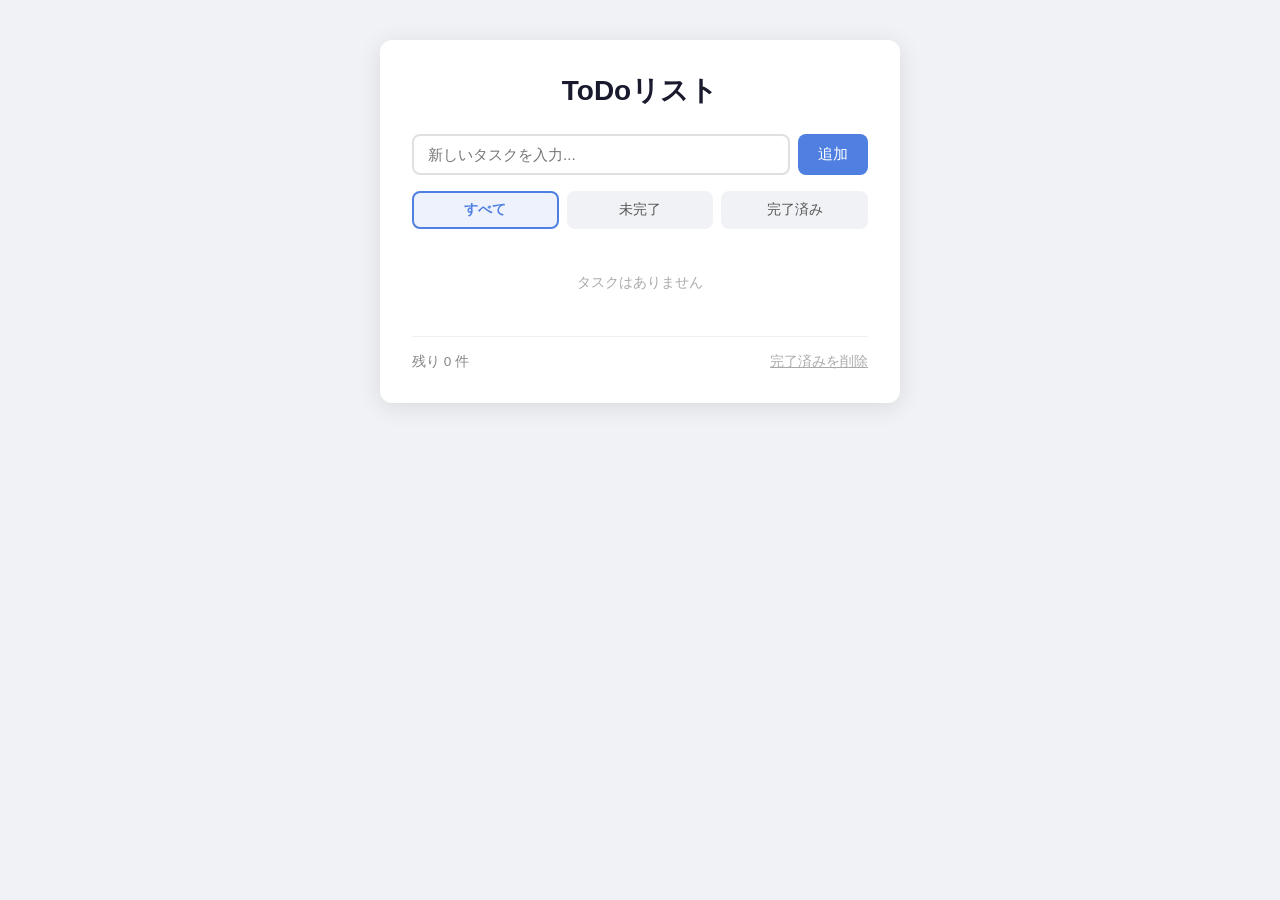
==== index.html @ 9425d365 "feat: シンプルToDoアプリの初期実装 - タスクの追加・削除 - 完了チェックボックス - フィルター（全件/未完了/完了済み） - localStorageによるデータ永続化  https:" ====
<!DOCTYPE html>
<html lang="ja">
<head>
  <meta charset="UTF-8">
  <meta name="viewport" content="width=device-width, initial-scale=1.0">
  <title>ToDoアプリ</title>
  <link rel="stylesheet" href="style.css">
</head>
<body>
  <div class="container">
    <h1>ToDoリスト</h1>

    <form id="todo-form" class="input-area">
      <input
        type="text"
        id="todo-input"
        placeholder="新しいタスクを入力..."
        autocomplete="off"
        maxlength="100"
      >
      <button type="submit">追加</button>
    </form>

    <div class="filter-area">
      <button class="filter-btn active" data-filter="all">すべて</button>
      <button class="filter-btn" data-filter="active">未完了</button>
      <button class="filter-btn" data-filter="completed">完了済み</button>
    </div>

    <ul id="todo-list"></ul>

    <div class="footer">
      <span id="remaining-count"></span>
      <button id="clear-completed" class="clear-btn">完了済みを削除</button>
    </div>
  </div>

  <script src="app.js"></script>
</body>
</html>
---- style.css ----
*, *::before, *::after {
  box-sizing: border-box;
  margin: 0;
  padding: 0;
}

body {
  font-family: 'Segoe UI', 'Helvetica Neue', Arial, sans-serif;
  background: #f0f2f5;
  min-height: 100vh;
  display: flex;
  align-items: flex-start;
  justify-content: center;
  padding: 40px 16px;
}

.container {
  background: #fff;
  border-radius: 12px;
  box-shadow: 0 4px 24px rgba(0, 0, 0, 0.1);
  padding: 32px;
  width: 100%;
  max-width: 520px;
}

h1 {
  font-size: 1.75rem;
  color: #1a1a2e;
  margin-bottom: 24px;
  text-align: center;
}

/* ---- Input Area ---- */
.input-area {
  display: flex;
  gap: 8px;
  margin-bottom: 16px;
}

.input-area input {
  flex: 1;
  padding: 10px 14px;
  border: 2px solid #e0e0e0;
  border-radius: 8px;
  font-size: 0.95rem;
  outline: none;
  transition: border-color 0.2s;
}

.input-area input:focus {
  border-color: #4f80e1;
}

.input-area button {
  padding: 10px 20px;
  background: #4f80e1;
  color: #fff;
  border: none;
  border-radius: 8px;
  font-size: 0.95rem;
  cursor: pointer;
  transition: background 0.2s;
  white-space: nowrap;
}

.input-area button:hover {
  background: #3a68c8;
}

/* ---- Filter Area ---- */
.filter-area {
  display: flex;
  gap: 8px;
  margin-bottom: 20px;
}

.filter-btn {
  flex: 1;
  padding: 8px;
  background: #f0f2f5;
  border: 2px solid transparent;
  border-radius: 8px;
  font-size: 0.875rem;
  cursor: pointer;
  color: #555;
  transition: all 0.2s;
}

.filter-btn:hover {
  background: #e4e8f0;
}

.filter-btn.active {
  background: #eef2fd;
  border-color: #4f80e1;
  color: #4f80e1;
  font-weight: 600;
}

/* ---- Todo List ---- */
#todo-list {
  list-style: none;
  display: flex;
  flex-direction: column;
  gap: 8px;
  min-height: 40px;
}

#todo-list:empty::after {
  content: 'タスクはありません';
  display: block;
  text-align: center;
  color: #aaa;
  font-size: 0.9rem;
  padding: 24px 0;
}

.todo-item {
  display: flex;
  align-items: center;
  gap: 12px;
  padding: 12px 14px;
  border: 1px solid #e8e8e8;
  border-radius: 8px;
  transition: opacity 0.2s, background 0.2s;
}

.todo-item:hover {
  background: #fafbff;
}

.todo-item.completed {
  opacity: 0.55;
}

.todo-item input[type="checkbox"] {
  width: 18px;
  height: 18px;
  accent-color: #4f80e1;
  cursor: pointer;
  flex-shrink: 0;
}

.todo-item .todo-text {
  flex: 1;
  font-size: 0.95rem;
  color: #333;
  word-break: break-word;
}

.todo-item.completed .todo-text {
  text-decoration: line-through;
  color: #999;
}

.delete-btn {
  background: none;
  border: none;
  color: #ccc;
  font-size: 1.1rem;
  cursor: pointer;
  padding: 2px 6px;
  border-radius: 4px;
  line-height: 1;
  transition: color 0.2s, background 0.2s;
  flex-shrink: 0;
}

.delete-btn:hover {
  color: #e05050;
  background: #fff0f0;
}

/* ---- Footer ---- */
.footer {
  display: flex;
  justify-content: space-between;
  align-items: center;
  margin-top: 20px;
  padding-top: 16px;
  border-top: 1px solid #f0f0f0;
  font-size: 0.85rem;
  color: #888;
}

.clear-btn {
  background: none;
  border: none;
  color: #aaa;
  font-size: 0.85rem;
  cursor: pointer;
  text-decoration: underline;
  transition: color 0.2s;
}

.clear-btn:hover {
  color: #e05050;
}
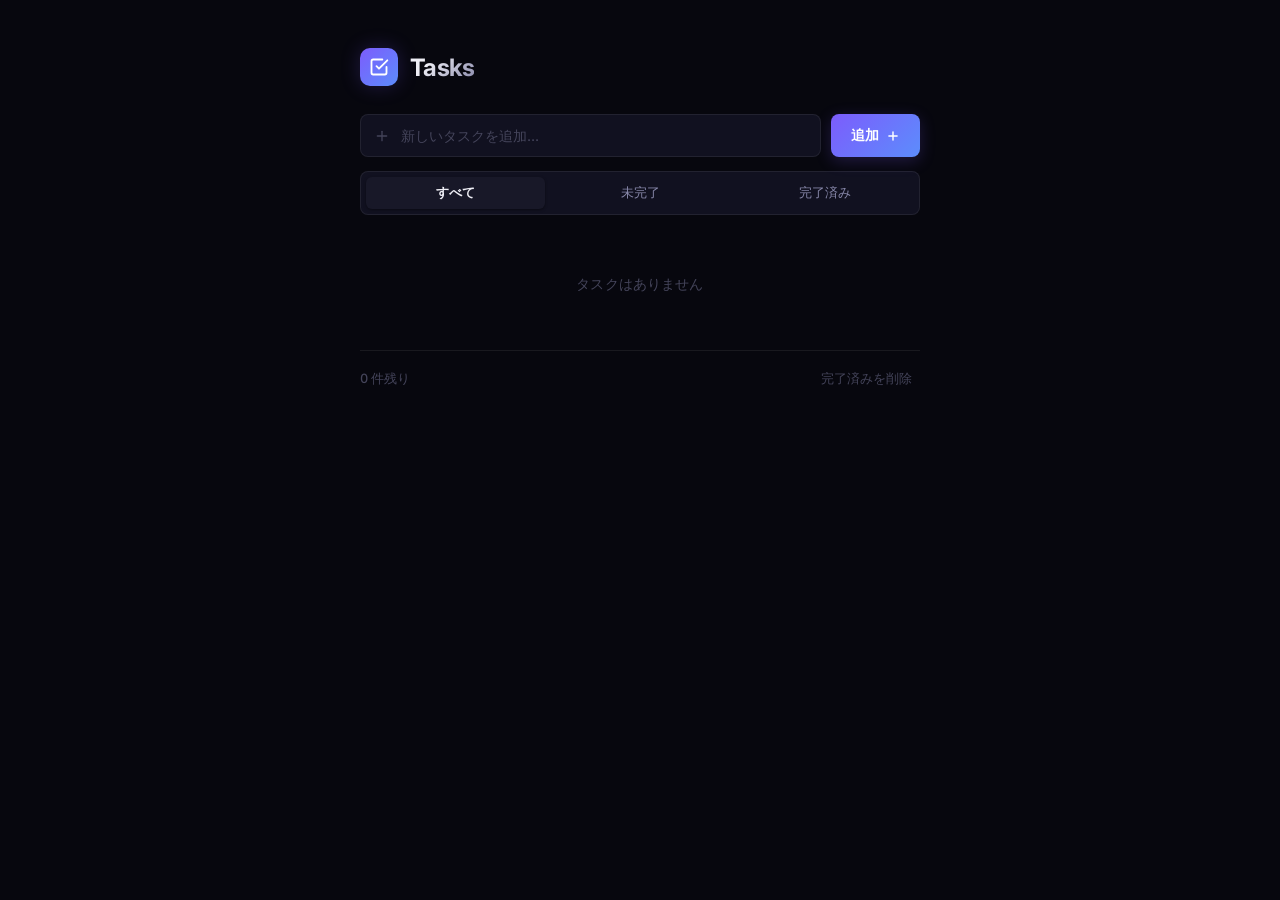
==== commit 8d2779f4: "redesign: ダークモード全面リニューアル + バグ修正 - Linear/Vercel風ダーク UI（黒ベース・紫アクセント・Inter フォント） - カスタムチェックボックス・ホバー時のみ" ====
--- a/index.html
+++ b/index.html
@@ -3,38 +3,61 @@
 <head>
   <meta charset="UTF-8">
   <meta name="viewport" content="width=device-width, initial-scale=1.0">
-  <title>ToDoアプリ</title>
+  <title>Tasks — ToDoアプリ</title>
+  <link rel="preconnect" href="https://fonts.googleapis.com">
+  <link rel="preconnect" href="https://fonts.gstatic.com" crossorigin>
+  <link href="https://fonts.googleapis.com/css2?family=Inter:wght@400;500;600;700&display=swap" rel="stylesheet">
   <link rel="stylesheet" href="style.css">
 </head>
 <body>
-  <div class="container">
-    <h1>ToDoリスト</h1>
+  <div class="app">
 
-    <form id="todo-form" class="input-area">
-      <input
-        type="text"
-        id="todo-input"
-        placeholder="新しいタスクを入力..."
-        autocomplete="off"
-        maxlength="100"
-      >
-      <button type="submit">追加</button>
+    <header class="header">
+      <div class="header-icon">
+        <svg width="20" height="20" viewBox="0 0 24 24" fill="none" stroke="currentColor" stroke-width="2.2" stroke-linecap="round" stroke-linejoin="round">
+          <path d="M9 11l3 3L22 4"/>
+          <path d="M21 12v7a2 2 0 0 1-2 2H5a2 2 0 0 1-2-2V5a2 2 0 0 1 2-2h11"/>
+        </svg>
+      </div>
+      <h1>Tasks</h1>
+    </header>
+
+    <form id="todo-form" class="input-row" novalidate>
+      <div class="input-wrap">
+        <svg class="input-icon" width="16" height="16" viewBox="0 0 24 24" fill="none" stroke="currentColor" stroke-width="2" stroke-linecap="round" stroke-linejoin="round">
+          <line x1="12" y1="5" x2="12" y2="19"/><line x1="5" y1="12" x2="19" y2="12"/>
+        </svg>
+        <input
+          type="text"
+          id="todo-input"
+          placeholder="新しいタスクを追加..."
+          autocomplete="off"
+          maxlength="120"
+          spellcheck="false"
+        >
+      </div>
+      <button type="submit" class="btn-add">
+        <span>追加</span>
+        <svg width="14" height="14" viewBox="0 0 24 24" fill="none" stroke="currentColor" stroke-width="2.5" stroke-linecap="round" stroke-linejoin="round">
+          <line x1="12" y1="5" x2="12" y2="19"/><line x1="5" y1="12" x2="19" y2="12"/>
+        </svg>
+      </button>
     </form>
 
-    <div class="filter-area">
+    <nav class="filters">
       <button class="filter-btn active" data-filter="all">すべて</button>
       <button class="filter-btn" data-filter="active">未完了</button>
       <button class="filter-btn" data-filter="completed">完了済み</button>
-    </div>
+    </nav>
 
-    <ul id="todo-list"></ul>
+    <ul id="todo-list" role="list" aria-label="タスク一覧"></ul>
 
-    <div class="footer">
-      <span id="remaining-count"></span>
-      <button id="clear-completed" class="clear-btn">完了済みを削除</button>
-    </div>
+    <footer class="footer">
+      <span id="remaining-count" class="count-label"></span>
+      <button id="clear-completed" class="btn-ghost">完了済みを削除</button>
+    </footer>
+
   </div>
-
   <script src="app.js"></script>
 </body>
 </html>
--- a/style.css
+++ b/style.css
@@ -1,198 +1,387 @@
-*, *::before, *::after {
-  box-sizing: border-box;
-  margin: 0;
-  padding: 0;
-}
+/* =============================================
+   Design tokens
+   ============================================= */
+:root {
+  --bg:           #07070e;
+  --surface:      #0d0d18;
+  --card:         #111120;
+  --elevated:     #181828;
+  --border:       rgba(255,255,255,0.07);
+  --border-focus: rgba(124,92,252,0.6);
+  --accent:       #7c5cfc;
+  --accent-light: #9f82fd;
+  --accent-glow:  rgba(124,92,252,0.22);
+  --accent-btn:   linear-gradient(135deg,#7c5cfc 0%,#5c8dfc 100%);
+  --text-1:       #eeeef5;
+  --text-2:       #8888aa;
+  --text-3:       #44445a;
+  --success:      #2dd4a7;
+  --danger:       #ff6b6b;
+  --danger-dim:   rgba(255,107,107,0.12);
+  --radius:       12px;
+  --radius-sm:    8px;
+  --transition:   0.18s ease;
+}
+
+/* =============================================
+   Reset & base
+   ============================================= */
+*, *::before, *::after { box-sizing: border-box; margin: 0; padding: 0; }
+
+html { -webkit-font-smoothing: antialiased; }
 
 body {
-  font-family: 'Segoe UI', 'Helvetica Neue', Arial, sans-serif;
-  background: #f0f2f5;
+  font-family: 'Inter', system-ui, -apple-system, sans-serif;
+  background: var(--bg);
+  color: var(--text-1);
   min-height: 100vh;
   display: flex;
   align-items: flex-start;
   justify-content: center;
-  padding: 40px 16px;
-}
-
-.container {
-  background: #fff;
-  border-radius: 12px;
-  box-shadow: 0 4px 24px rgba(0, 0, 0, 0.1);
-  padding: 32px;
+  padding: 48px 16px 80px;
+}
+
+/* =============================================
+   App shell
+   ============================================= */
+.app {
   width: 100%;
-  max-width: 520px;
+  max-width: 560px;
+}
+
+/* =============================================
+   Header
+   ============================================= */
+.header {
+  display: flex;
+  align-items: center;
+  gap: 12px;
+  margin-bottom: 28px;
+}
+
+.header-icon {
+  width: 38px;
+  height: 38px;
+  border-radius: 10px;
+  background: var(--accent-btn);
+  display: flex;
+  align-items: center;
+  justify-content: center;
+  color: #fff;
+  flex-shrink: 0;
+  box-shadow: 0 0 20px var(--accent-glow);
 }
 
 h1 {
-  font-size: 1.75rem;
-  color: #1a1a2e;
-  margin-bottom: 24px;
-  text-align: center;
-}
-
-/* ---- Input Area ---- */
-.input-area {
-  display: flex;
-  gap: 8px;
-  margin-bottom: 16px;
-}
-
-.input-area input {
+  font-size: 1.5rem;
+  font-weight: 700;
+  letter-spacing: -0.03em;
+  background: linear-gradient(135deg, var(--text-1) 30%, var(--text-2));
+  -webkit-background-clip: text;
+  -webkit-text-fill-color: transparent;
+  background-clip: text;
+}
+
+/* =============================================
+   Input row
+   ============================================= */
+.input-row {
+  display: flex;
+  gap: 10px;
+  margin-bottom: 14px;
+}
+
+.input-wrap {
   flex: 1;
-  padding: 10px 14px;
-  border: 2px solid #e0e0e0;
-  border-radius: 8px;
-  font-size: 0.95rem;
+  position: relative;
+  display: flex;
+  align-items: center;
+}
+
+.input-icon {
+  position: absolute;
+  left: 14px;
+  color: var(--text-3);
+  pointer-events: none;
+  transition: color var(--transition);
+}
+
+.input-wrap:focus-within .input-icon {
+  color: var(--accent-light);
+}
+
+#todo-input {
+  width: 100%;
+  padding: 12px 14px 12px 40px;
+  background: var(--card);
+  border: 1.5px solid var(--border);
+  border-radius: var(--radius-sm);
+  color: var(--text-1);
+  font-family: inherit;
+  font-size: 0.9rem;
+  font-weight: 400;
   outline: none;
-  transition: border-color 0.2s;
-}
-
-.input-area input:focus {
-  border-color: #4f80e1;
-}
-
-.input-area button {
-  padding: 10px 20px;
-  background: #4f80e1;
+  transition: border-color var(--transition), box-shadow var(--transition), background var(--transition);
+}
+
+#todo-input::placeholder { color: var(--text-3); }
+
+#todo-input:focus {
+  border-color: var(--border-focus);
+  background: var(--elevated);
+  box-shadow: 0 0 0 3px var(--accent-glow);
+}
+
+.btn-add {
+  display: flex;
+  align-items: center;
+  gap: 7px;
+  padding: 12px 20px;
+  background: var(--accent-btn);
   color: #fff;
   border: none;
-  border-radius: 8px;
-  font-size: 0.95rem;
-  cursor: pointer;
-  transition: background 0.2s;
+  border-radius: var(--radius-sm);
+  font-family: inherit;
+  font-size: 0.875rem;
+  font-weight: 600;
+  cursor: pointer;
   white-space: nowrap;
-}
-
-.input-area button:hover {
-  background: #3a68c8;
-}
-
-/* ---- Filter Area ---- */
-.filter-area {
-  display: flex;
-  gap: 8px;
+  transition: opacity var(--transition), box-shadow var(--transition), transform var(--transition);
+  box-shadow: 0 4px 16px var(--accent-glow);
+}
+
+.btn-add:hover {
+  opacity: 0.9;
+  box-shadow: 0 4px 24px rgba(124,92,252,0.4);
+  transform: translateY(-1px);
+}
+
+.btn-add:active { transform: translateY(0); opacity: 0.85; }
+
+/* =============================================
+   Filters
+   ============================================= */
+.filters {
+  display: flex;
+  gap: 6px;
   margin-bottom: 20px;
+  background: var(--card);
+  border: 1.5px solid var(--border);
+  border-radius: var(--radius-sm);
+  padding: 5px;
 }
 
 .filter-btn {
   flex: 1;
-  padding: 8px;
-  background: #f0f2f5;
-  border: 2px solid transparent;
-  border-radius: 8px;
-  font-size: 0.875rem;
-  cursor: pointer;
-  color: #555;
-  transition: all 0.2s;
-}
-
-.filter-btn:hover {
-  background: #e4e8f0;
-}
+  padding: 7px 10px;
+  background: transparent;
+  border: none;
+  border-radius: 6px;
+  color: var(--text-2);
+  font-family: inherit;
+  font-size: 0.82rem;
+  font-weight: 500;
+  cursor: pointer;
+  transition: color var(--transition), background var(--transition);
+}
+
+.filter-btn:hover { color: var(--text-1); background: var(--elevated); }
 
 .filter-btn.active {
-  background: #eef2fd;
-  border-color: #4f80e1;
-  color: #4f80e1;
+  background: var(--elevated);
+  color: var(--text-1);
   font-weight: 600;
-}
-
-/* ---- Todo List ---- */
+  box-shadow: 0 1px 3px rgba(0,0,0,0.4);
+}
+
+/* =============================================
+   Todo list
+   ============================================= */
 #todo-list {
   list-style: none;
   display: flex;
   flex-direction: column;
-  gap: 8px;
-  min-height: 40px;
-}
-
-#todo-list:empty::after {
-  content: 'タスクはありません';
-  display: block;
+  gap: 6px;
+  min-height: 32px;
+}
+
+.empty-state {
   text-align: center;
-  color: #aaa;
+  color: var(--text-3);
+  font-size: 0.875rem;
+  padding: 40px 0;
+  letter-spacing: 0.01em;
+}
+
+/* =============================================
+   Todo item
+   ============================================= */
+@keyframes itemIn {
+  from { opacity: 0; transform: translateY(-6px); }
+  to   { opacity: 1; transform: translateY(0); }
+}
+
+@keyframes itemOut {
+  from { opacity: 1; transform: translateX(0);    max-height: 56px; margin-bottom: 0; }
+  to   { opacity: 0; transform: translateX(16px); max-height: 0;    margin-bottom: -6px; }
+}
+
+.todo-item {
+  display: flex;
+  align-items: center;
+  gap: 12px;
+  padding: 13px 14px;
+  background: var(--card);
+  border: 1.5px solid var(--border);
+  border-radius: var(--radius-sm);
+  transition: border-color var(--transition), background var(--transition);
+  animation: itemIn 0.2s cubic-bezier(0.34,1.2,0.64,1) both;
+  will-change: transform, opacity;
+  overflow: hidden;
+}
+
+.todo-item:hover {
+  border-color: rgba(255,255,255,0.12);
+  background: var(--elevated);
+}
+
+.todo-item.leaving {
+  animation: itemOut 0.22s ease forwards;
+  pointer-events: none;
+}
+
+/* Custom checkbox */
+.checkbox-wrap {
+  position: relative;
+  flex-shrink: 0;
+  width: 20px;
+  height: 20px;
+}
+
+.checkbox-wrap input[type="checkbox"] {
+  position: absolute;
+  opacity: 0;
+  width: 100%;
+  height: 100%;
+  cursor: pointer;
+  margin: 0;
+  z-index: 1;
+}
+
+.checkmark {
+  display: flex;
+  align-items: center;
+  justify-content: center;
+  width: 20px;
+  height: 20px;
+  border: 1.5px solid var(--text-3);
+  border-radius: 6px;
+  transition: all 0.15s ease;
+  background: transparent;
+}
+
+.checkmark svg {
+  opacity: 0;
+  transform: scale(0.5);
+  transition: all 0.15s ease;
+}
+
+.checkbox-wrap input:hover + .checkmark {
+  border-color: var(--accent-light);
+}
+
+.checkbox-wrap input:checked + .checkmark {
+  background: var(--accent-btn);
+  border-color: transparent;
+  box-shadow: 0 0 8px var(--accent-glow);
+}
+
+.checkbox-wrap input:checked + .checkmark svg {
+  opacity: 1;
+  transform: scale(1);
+}
+
+/* Text */
+.todo-text {
+  flex: 1;
   font-size: 0.9rem;
-  padding: 24px 0;
-}
-
-.todo-item {
-  display: flex;
-  align-items: center;
-  gap: 12px;
-  padding: 12px 14px;
-  border: 1px solid #e8e8e8;
-  border-radius: 8px;
-  transition: opacity 0.2s, background 0.2s;
-}
-
-.todo-item:hover {
-  background: #fafbff;
-}
-
-.todo-item.completed {
-  opacity: 0.55;
-}
-
-.todo-item input[type="checkbox"] {
-  width: 18px;
-  height: 18px;
-  accent-color: #4f80e1;
+  font-weight: 400;
+  color: var(--text-1);
+  line-height: 1.4;
+  word-break: break-word;
+  transition: color var(--transition);
+}
+
+.todo-item.completed .todo-text {
+  color: var(--text-3);
+  text-decoration: line-through;
+  text-decoration-color: var(--text-3);
+}
+
+/* Delete button */
+.delete-btn {
+  opacity: 0;
+  display: flex;
+  align-items: center;
+  justify-content: center;
+  width: 28px;
+  height: 28px;
+  background: transparent;
+  border: none;
+  border-radius: 6px;
+  color: var(--text-3);
   cursor: pointer;
   flex-shrink: 0;
-}
-
-.todo-item .todo-text {
-  flex: 1;
-  font-size: 0.95rem;
-  color: #333;
-  word-break: break-word;
-}
-
-.todo-item.completed .todo-text {
-  text-decoration: line-through;
-  color: #999;
-}
-
-.delete-btn {
+  transition: opacity var(--transition), color var(--transition), background var(--transition);
+}
+
+.todo-item:hover .delete-btn { opacity: 1; }
+
+.delete-btn:hover {
+  color: var(--danger);
+  background: var(--danger-dim);
+}
+
+/* =============================================
+   Footer
+   ============================================= */
+.footer {
+  display: flex;
+  justify-content: space-between;
+  align-items: center;
+  margin-top: 16px;
+  padding-top: 16px;
+  border-top: 1px solid var(--border);
+}
+
+.count-label {
+  font-size: 0.8rem;
+  color: var(--text-3);
+  font-weight: 500;
+  font-variant-numeric: tabular-nums;
+}
+
+.btn-ghost {
   background: none;
   border: none;
-  color: #ccc;
-  font-size: 1.1rem;
-  cursor: pointer;
-  padding: 2px 6px;
-  border-radius: 4px;
-  line-height: 1;
-  transition: color 0.2s, background 0.2s;
-  flex-shrink: 0;
-}
-
-.delete-btn:hover {
-  color: #e05050;
-  background: #fff0f0;
-}
-
-/* ---- Footer ---- */
-.footer {
-  display: flex;
-  justify-content: space-between;
-  align-items: center;
-  margin-top: 20px;
-  padding-top: 16px;
-  border-top: 1px solid #f0f0f0;
-  font-size: 0.85rem;
-  color: #888;
-}
-
-.clear-btn {
-  background: none;
-  border: none;
-  color: #aaa;
-  font-size: 0.85rem;
-  cursor: pointer;
-  text-decoration: underline;
-  transition: color 0.2s;
-}
-
-.clear-btn:hover {
-  color: #e05050;
-}
+  color: var(--text-3);
+  font-family: inherit;
+  font-size: 0.8rem;
+  font-weight: 500;
+  cursor: pointer;
+  padding: 4px 8px;
+  border-radius: 6px;
+  transition: color var(--transition), background var(--transition);
+}
+
+.btn-ghost:hover {
+  color: var(--danger);
+  background: var(--danger-dim);
+}
+
+/* =============================================
+   Scrollbar
+   ============================================= */
+::-webkit-scrollbar { width: 6px; }
+::-webkit-scrollbar-track { background: transparent; }
+::-webkit-scrollbar-thumb { background: var(--elevated); border-radius: 99px; }
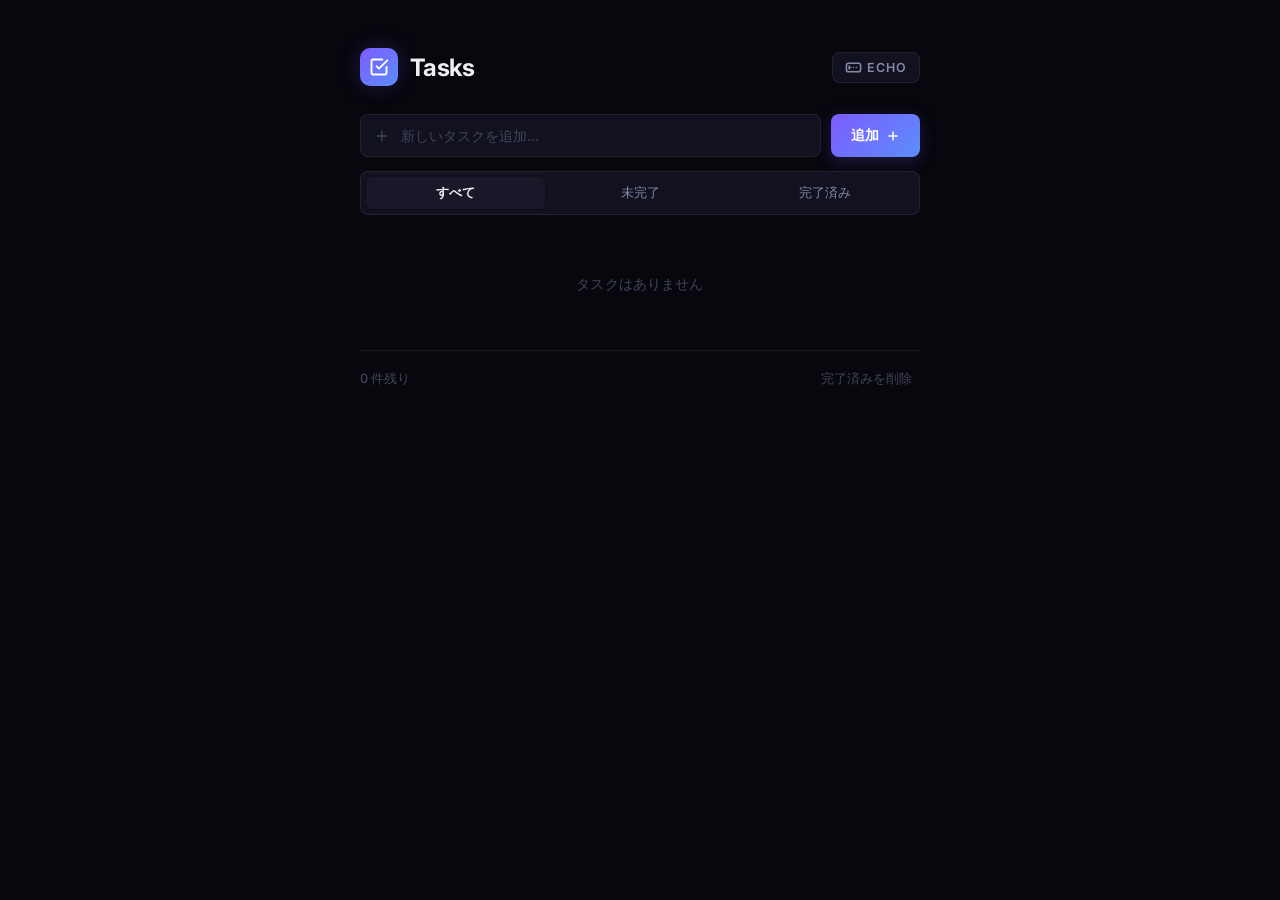
==== commit 4b846f3e: "Add ECHO memory game with link from Tasks header ECHOはシモンセズ型の記憶ゲーム。4色タイルが光るパターンを覚えて 同じ順にタップ。レベルが上がるほ" ====
--- a/index.html
+++ b/index.html
@@ -20,6 +20,14 @@
         </svg>
       </div>
       <h1>Tasks</h1>
+      <a href="game.html" class="game-link" title="ECHOゲームで遊ぶ">
+        <svg width="17" height="17" viewBox="0 0 24 24" fill="none" stroke="currentColor" stroke-width="2.2" stroke-linecap="round" stroke-linejoin="round">
+          <rect x="2" y="6" width="20" height="12" rx="3"/>
+          <path d="M12 12h.01M8 12h.01M16 12h.01"/>
+          <path d="M6 10v4"/>
+        </svg>
+        ECHO
+      </a>
     </header>
 
     <form id="todo-form" class="input-row" novalidate>
--- a/style.css
+++ b/style.css
@@ -80,6 +80,29 @@
   -webkit-background-clip: text;
   -webkit-text-fill-color: transparent;
   background-clip: text;
+  flex: 1;
+}
+
+.game-link {
+  display: flex;
+  align-items: center;
+  gap: 5px;
+  padding: 6px 12px;
+  border-radius: 8px;
+  background: var(--card);
+  border: 1.5px solid var(--border);
+  color: var(--text-2);
+  text-decoration: none;
+  font-size: 0.78rem;
+  font-weight: 600;
+  letter-spacing: 0.08em;
+  transition: color var(--transition), border-color var(--transition), background var(--transition);
+  white-space: nowrap;
+}
+.game-link:hover {
+  color: var(--accent-light);
+  border-color: rgba(124,92,252,0.4);
+  background: var(--elevated);
 }
 
 /* =============================================
